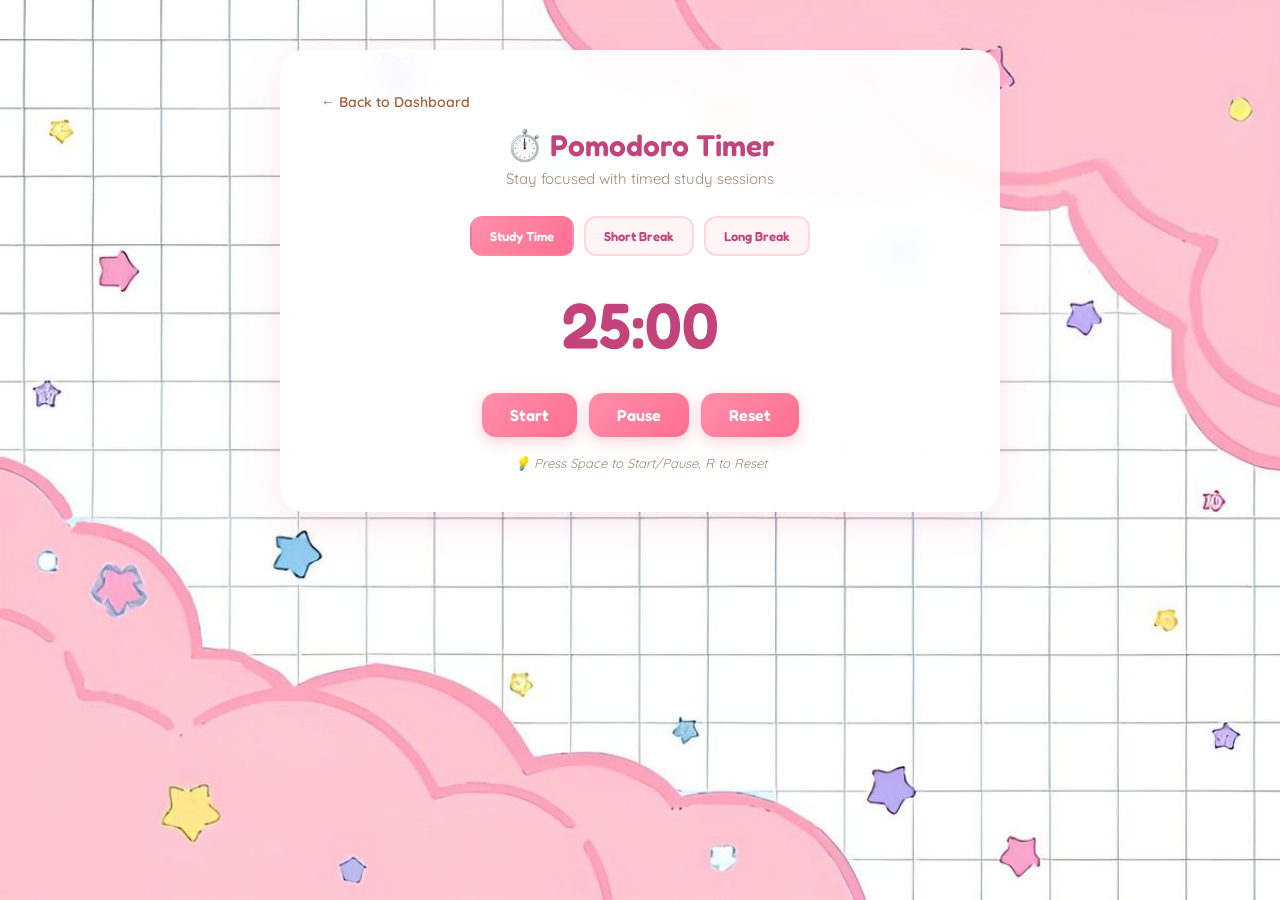
==== public/pomodoro.html @ 6b66e1e7 "Day 2: Working prototype - Quiz, Flashcards, Pomodoro, To-Do" ====
<!DOCTYPE html>
<html lang="en">
<head>
  <meta charset="UTF-8" />
  <meta name="viewport" content="width=device-width, initial-scale=1.0" />
  <title>Pomodoro Timer — AI Study Buddy</title>
  <link rel="stylesheet" href="style.css" />
</head>
<body>
  <div class="container">
    <a href="index.html" class="back-link">← Back to Dashboard</a>
    <h1>⏱️ Pomodoro Timer</h1>
    <p class="subtitle">Stay focused with timed study sessions</p>

    <div class="pomodoro-modes">
      <button class="mode-btn active" data-minutes="25">Study Time</button>
      <button class="mode-btn" data-minutes="5">Short Break</button>
      <button class="mode-btn" data-minutes="15">Long Break</button>
    </div>

    <div class="timer-display" id="timerDisplay">25:00</div>

    <div class="timer-controls">
      <button id="startBtn">Start</button>
      <button id="pauseBtn">Pause</button>
      <button id="resetBtn">Reset</button>
    </div>

    <p class="flip-hint">💡 Press Space to Start/Pause, R to Reset</p>
  </div>

  <script src="pomodoro.js"></script>
</body>
</html>
---- public/style.css ----
@import url('https://fonts.googleapis.com/css2?family=Fredoka:wght@500;600;700&family=Quicksand:wght@500;600&display=swap');

* {
  margin: 0;
  padding: 0;
  box-sizing: border-box;
  font-family: 'Quicksand', 'Segoe UI', Arial, sans-serif;
}

body {
  background-image: url('images/background.jpg');
  background-size: cover;
  background-position: center;
  background-attachment: fixed;
  min-height: 100vh;
  padding: 50px 20px;
}

.container {
  max-width: 720px;
  margin: 0 auto;
  background: rgba(255, 255, 255, 0.92);
  backdrop-filter: blur(10px);
  border-radius: 24px;
  padding: 40px;
  box-shadow: 0 10px 40px rgba(230, 100, 150, 0.15);
  border: 1px solid rgba(255, 255, 255, 0.5);
}

.home-container {
  text-align: center;
}

.banner-wrapper {
  position: relative;
  display: inline-block;
  margin-bottom: 10px;
}

.header-banner {
  max-width: 280px;
  width: 100%;
  border-radius: 16px;
  display: block;
}

.banner-text {
  position: absolute;
  top: 62%;
  left: 50%;
  transform: translate(-50%, -50%);
  font-family: 'Fredoka', sans-serif;
  font-size: 20px;
  font-weight: 600;
  color: #c2447a;
  text-shadow: 0 2px 6px rgba(255, 255, 255, 0.9);
  letter-spacing: 0.5px;
  white-space: nowrap;
}

.back-link {
  display: inline-block;
  margin-bottom: 16px;
  color: #a85c32;
  text-decoration: none;
  font-weight: 600;
  font-size: 14px;
}

.back-link:hover {
  text-decoration: underline;
}

h1 {
  font-family: 'Fredoka', sans-serif;
  text-align: center;
  color: #c2447a;
  margin-bottom: 6px;
  font-size: 30px;
  font-weight: 600;
}

.subtitle {
  text-align: center;
  color: #a08a7a;
  margin-bottom: 28px;
  font-size: 15px;
}

.menu-grid {
  display: grid;
  grid-template-columns: 1fr 1fr;
  gap: 14px;
  margin-top: 20px;
}

.menu-btn {
  display: block;
  padding: 20px 14px;
  background: linear-gradient(135deg, #ffb6c8, #ff8fab);
  color: white;
  border-radius: 16px;
  text-decoration: none;
  font-weight: 600;
  font-family: 'Fredoka', sans-serif;
  font-size: 15px;
  box-shadow: 0 4px 14px rgba(255, 143, 171, 0.35);
  transition: transform 0.15s, box-shadow 0.15s;
}

.menu-btn:hover {
  transform: translateY(-3px);
  box-shadow: 0 6px 18px rgba(255, 143, 171, 0.45);
}

textarea {
  width: 100%;
  min-height: 140px;
  padding: 16px;
  border: 2px solid #ffd6e3;
  border-radius: 14px;
  font-size: 15px;
  resize: vertical;
  margin-bottom: 18px;
  background: #fffdf9;
  transition: border-color 0.2s;
}

textarea:focus {
  outline: none;
  border-color: #ff8fab;
}

.options-row {
  display: flex;
  align-items: center;
  gap: 10px;
  margin-bottom: 18px;
  font-size: 14px;
  color: #8a7565;
  font-weight: 600;
}

.options-row select {
  padding: 8px 14px;
  border-radius: 10px;
  border: 2px solid #ffd6e3;
  font-size: 14px;
  cursor: pointer;
  background: #fffdf9;
  color: #c2447a;
  font-weight: 600;
}

button {
  display: block;
  width: 100%;
  padding: 15px;
  background: linear-gradient(135deg, #ff8fab, #ff6f91);
  color: white;
  border: none;
  border-radius: 14px;
  font-size: 16px;
  font-weight: 600;
  font-family: 'Fredoka', sans-serif;
  cursor: pointer;
  transition: transform 0.15s, box-shadow 0.15s;
  box-shadow: 0 4px 14px rgba(255, 111, 145, 0.35);
}

button:hover {
  transform: translateY(-2px);
  box-shadow: 0 6px 18px rgba(255, 111, 145, 0.45);
}

button:active {
  transform: translateY(0);
}

button:disabled {
  opacity: 0.6;
  cursor: not-allowed;
  transform: none;
}

.hidden {
  display: none;
}

.loading-box {
  text-align: center;
  margin-top: 22px;
  padding: 24px;
  color: white;
  font-weight: 600;
  font-size: 14px;
  background: linear-gradient(135deg, #ffb6c8, #ff8fab);
  border-radius: 14px;
  animation: pulse 1.5s ease-in-out infinite;
}

@keyframes pulse {
  0%, 100% { opacity: 1; }
  50% { opacity: 0.7; }
}

.question-card {
  margin-top: 22px;
  padding: 22px;
  border: none;
  border-radius: 16px;
  background: #fff5f7;
  box-shadow: 0 3px 12px rgba(230, 130, 160, 0.12);
  animation: fadeIn 0.3s ease;
}

@keyframes fadeIn {
  from { opacity: 0; transform: translateY(6px); }
  to { opacity: 1; transform: translateY(0); }
}

.question-text {
  font-family: 'Fredoka', sans-serif;
  font-weight: 600;
  margin-bottom: 14px;
  color: #6b4a52;
  font-size: 15.5px;
}

.option {
  display: block;
  width: 100%;
  text-align: left;
  padding: 13px 16px;
  margin-bottom: 9px;
  border: 2px solid #ffe0e8;
  border-radius: 12px;
  background: white;
  cursor: pointer;
  font-size: 14px;
  color: #5a4646;
  font-weight: 500;
  transition: all 0.15s;
}

.option:hover {
  border-color: #ff8fab;
  background: #fff5f8;
}

.option.selected {
  border-color: #c2447a;
  background: #fdeaf1;
  color: #c2447a;
  font-weight: 600;
}

.option.correct {
  border-color: #6fb98f;
  background: #e6f6ec;
  color: #2f7a4f;
  font-weight: 600;
}

.option.incorrect {
  border-color: #e57373;
  background: #fdecec;
  color: #c0392b;
  font-weight: 600;
}

.explanation {
  margin-top: 12px;
  padding: 12px 14px;
  background: #fff0f4;
  border-radius: 10px;
  font-size: 13px;
  color: #8a6a72;
  border-left: 3px solid #ff8fab;
}

#resultSummary {
  text-align: center;
  margin-top: 26px;
  padding: 22px;
  background: linear-gradient(135deg, #ffe0e8, #ffd6e3);
  border-radius: 16px;
  font-size: 20px;
  font-weight: 700;
  font-family: 'Fredoka', sans-serif;
  color: #c2447a;
}

/* ===== Flashcards ===== */
.flashcard-grid {
  display: grid;
  grid-template-columns: 1fr 1fr;
  gap: 18px;
  margin-top: 24px;
}

.flashcard {
  perspective: 1000px;
  height: 160px;
  cursor: pointer;
}

.flashcard-inner {
  position: relative;
  width: 100%;
  height: 100%;
  transition: transform 0.5s;
  transform-style: preserve-3d;
}

.flashcard.flipped .flashcard-inner {
  transform: rotateY(180deg);
}

.flashcard-front, .flashcard-back {
  position: absolute;
  width: 100%;
  height: 100%;
  backface-visibility: hidden;
  border-radius: 14px;
  display: flex;
  align-items: center;
  justify-content: center;
  text-align: center;
  padding: 16px;
  font-size: 14px;
  font-weight: 600;
  box-shadow: 0 3px 12px rgba(230, 130, 160, 0.15);
}

.flashcard-front {
  background: linear-gradient(135deg, #ffb6c8, #ff8fab);
  color: white;
  font-family: 'Fredoka', sans-serif;
  font-size: 16px;
}

.flashcard-back {
  background: #fff5f7;
  color: #6b4a52;
  transform: rotateY(180deg);
  font-weight: 500;
  font-size: 13.5px;
  border: 2px solid #ffd6e3;
}

.flip-hint {
  text-align: center;
  color: #a08a7a;
  font-size: 13px;
  margin-top: 18px;
  font-style: italic;
}

/* ===== Pomodoro Timer ===== */
.pomodoro-modes {
  display: flex;
  gap: 10px;
  justify-content: center;
  margin-bottom: 30px;
  flex-wrap: wrap;
}

.mode-btn {
  width: auto;
  padding: 10px 18px;
  background: #fff5f7;
  color: #c2447a;
  border: 2px solid #ffd6e3;
  border-radius: 12px;
  font-size: 13px;
  font-weight: 600;
  box-shadow: none;
}

.mode-btn:hover {
  transform: none;
  background: #ffe0e8;
}

.mode-btn.active {
  background: linear-gradient(135deg, #ff8fab, #ff6f91);
  color: white;
  border-color: transparent;
}

.timer-display {
  text-align: center;
  font-family: 'Fredoka', sans-serif;
  font-size: 64px;
  font-weight: 600;
  color: #c2447a;
  margin: 30px 0;
}

.timer-controls {
  display: flex;
  gap: 12px;
  justify-content: center;
  margin-bottom: 10px;
}

.timer-controls button {
  width: auto;
  padding: 12px 28px;
}

/* ===== To-Do List ===== */
.todo-input-row {
  display: flex;
  gap: 10px;
  margin-bottom: 16px;
}

.todo-input-row input {
  flex: 1;
  padding: 14px 16px;
  border: 2px solid #ffd6e3;
  border-radius: 12px;
  font-size: 14px;
  font-family: 'Quicksand', sans-serif;
  background: #fffdf9;
}

.todo-input-row input:focus {
  outline: none;
  border-color: #ff8fab;
}

.todo-input-row button {
  width: auto;
  padding: 14px 24px;
}

.task-stats {
  text-align: center;
  color: #a08a7a;
  font-size: 13px;
  margin-bottom: 18px;
  font-weight: 600;
}

.task-list {
  display: flex;
  flex-direction: column;
  gap: 10px;
}

.task-item {
  display: flex;
  align-items: center;
  gap: 12px;
  padding: 14px 16px;
  background: #fff5f7;
  border-radius: 12px;
  border: 2px solid #ffe0e8;
}

.task-text {
  flex: 1;
  font-size: 14px;
  color: #5a4646;
  font-weight: 500;
}

.task-item.completed .task-text {
  text-decoration: line-through;
  color: #b8a8a8;
}

.delete-btn {
  width: auto;
  padding: 6px 10px;
  background: transparent;
  box-shadow: none;
  font-size: 16px;
}

.delete-btn:hover {
  transform: scale(1.15);
}

.custom-checkbox {
  position: relative;
  display: inline-block;
  width: 22px;
  height: 22px;
  flex-shrink: 0;
}

.custom-checkbox input {
  opacity: 0;
  width: 22px;
  height: 22px;
  margin: 0;
  cursor: pointer;
  position: absolute;
  z-index: 2;
}

.checkmark {
  position: absolute;
  top: 0;
  left: 0;
  width: 22px;
  height: 22px;
  background: white;
  border: 2px solid #ffb6c8;
  border-radius: 6px;
  transition: all 0.15s;
}

.custom-checkbox input:checked ~ .checkmark {
  background: linear-gradient(135deg, #ff8fab, #ff6f91);
  border-color: #ff6f91;
}

.checkmark::after {
  content: "";
  position: absolute;
  display: none;
  left: 7px;
  top: 3px;
  width: 5px;
  height: 10px;
  border: solid white;
  border-width: 0 2px 2px 0;
  transform: rotate(45deg);
}

.custom-checkbox input:checked ~ .checkmark::after {
  display: block;
}
.pink-check {
  display: inline-flex;
  align-items: center;
  justify-content: center;
  width: 24px;
  height: 24px;
  background: linear-gradient(135deg, #ffb6c8, #ff6f91);
  color: white;
  border-radius: 6px;
  font-size: 15px;
  font-weight: 700;
  margin-right: 2px;
}
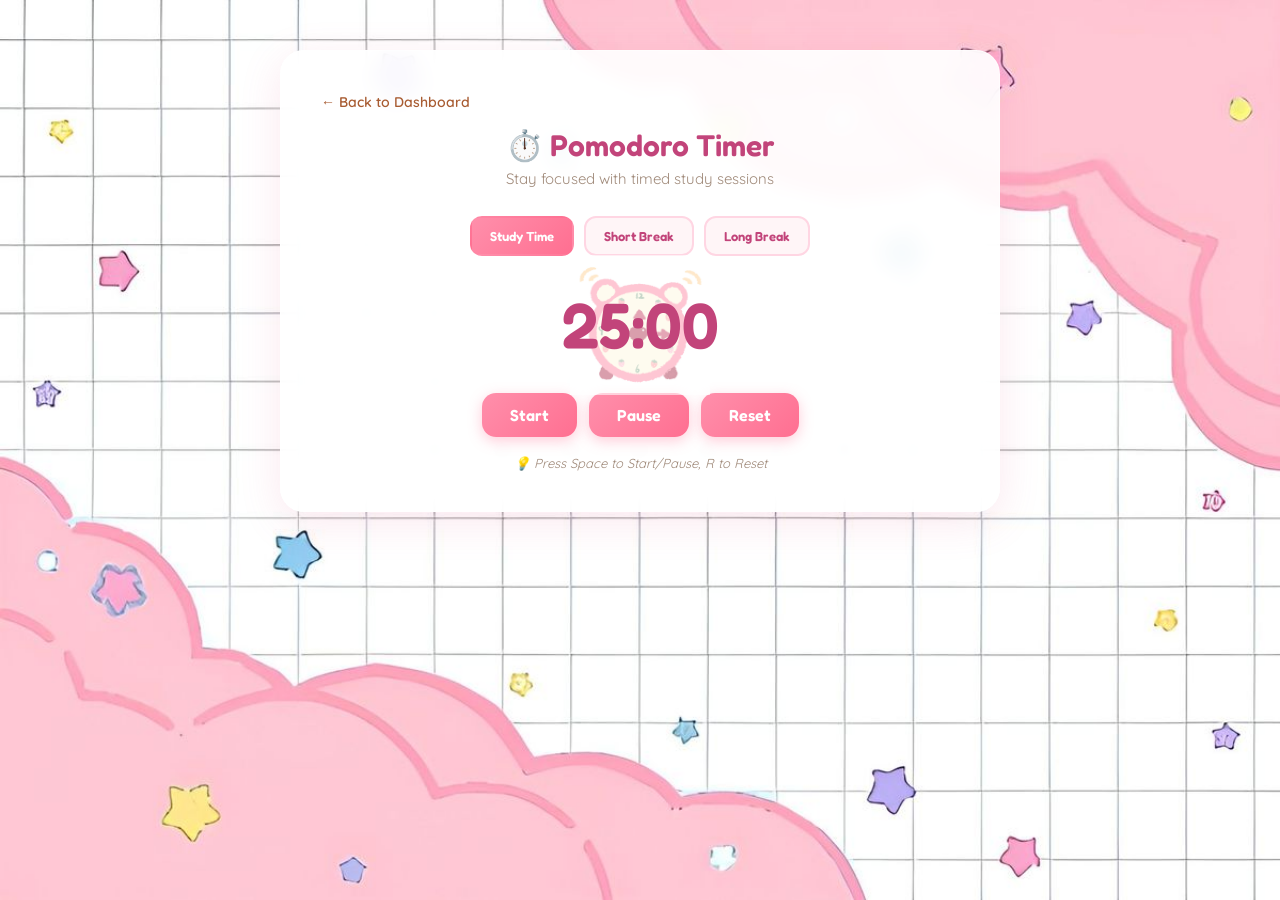
==== commit ee88fc4e: "Day 3: Final version - Doodle Pad, Eraser, Streak, updated README" ====
--- a/public/pomodoro.html
+++ b/public/pomodoro.html
@@ -18,7 +18,10 @@
       <button class="mode-btn" data-minutes="15">Long Break</button>
     </div>
 
-    <div class="timer-display" id="timerDisplay">25:00</div>
+     <div class="timer-wrapper">
+      <img src="images/pomodoro-icon.jpg" class="pomodoro-icon" alt="" />
+      <div class="timer-display" id="timerDisplay">25:00</div>
+     </div>
 
     <div class="timer-controls">
       <button id="startBtn">Start</button>
--- a/public/style.css
+++ b/public/style.css
@@ -50,7 +50,7 @@
   left: 50%;
   transform: translate(-50%, -50%);
   font-family: 'Fredoka', sans-serif;
-  font-size: 20px;
+  font-size: 48px;
   font-weight: 600;
   color: #c2447a;
   text-shadow: 0 2px 6px rgba(255, 255, 255, 0.9);
@@ -90,28 +90,68 @@
 .menu-grid {
   display: grid;
   grid-template-columns: 1fr 1fr;
-  gap: 14px;
+  gap: 16px;
   margin-top: 20px;
 }
 
 .menu-btn {
-  display: block;
-  padding: 20px 14px;
-  background: linear-gradient(135deg, #ffb6c8, #ff8fab);
-  color: white;
-  border-radius: 16px;
+  display: flex;
+  align-items: center;
+  gap: 12px;
+  padding: 18px 16px;
+  border-radius: 18px;
   text-decoration: none;
   font-weight: 600;
   font-family: 'Fredoka', sans-serif;
-  font-size: 15px;
-  box-shadow: 0 4px 14px rgba(255, 143, 171, 0.35);
-  transition: transform 0.15s, box-shadow 0.15s;
+  font-size: 14.5px;
+  color: #5a3d47;
+  background: #fff;
+  border: 2px solid transparent;
+  box-shadow: 0 3px 10px rgba(194, 68, 122, 0.08);
+  transition: transform 0.15s, box-shadow 0.15s, border-color 0.15s;
+  position: relative;
+  overflow: hidden;
+}
+
+.menu-btn::before {
+  content: "";
+  position: absolute;
+  left: 0;
+  top: 0;
+  height: 100%;
+  width: 6px;
 }
 
 .menu-btn:hover {
   transform: translateY(-3px);
-  box-shadow: 0 6px 18px rgba(255, 143, 171, 0.45);
-}
+  box-shadow: 0 8px 20px rgba(194, 68, 122, 0.18);
+}
+
+.menu-btn .icon-badge {
+  display: flex;
+  align-items: center;
+  justify-content: center;
+  width: 40px;
+  height: 40px;
+  border-radius: 12px;
+  font-size: 18px;
+  flex-shrink: 0;
+}
+
+.menu-btn.quiz::before { background: #ff8fab; }
+.menu-btn.quiz .icon-badge { background: #ffe0e8; }
+
+.menu-btn.flashcards::before { background: #ffb347; }
+.menu-btn.flashcards .icon-badge { background: #fff0d9; }
+
+.menu-btn.pomodoro::before { background: #7bc9a0; }
+.menu-btn.pomodoro .icon-badge { background: #e0f5e9; }
+
+.menu-btn.todo::before { background: #8fa8ff; }
+.menu-btn.todo .icon-badge { background: #e6ebff; }
+
+.menu-btn.affirmations::before { background: #ffcf5c; }
+.menu-btn.affirmations .icon-badge { background: #fff3d1; }
 
 textarea {
   width: 100%;
@@ -389,13 +429,30 @@
   border-color: transparent;
 }
 
+.timer-wrapper {
+  position: relative;
+  display: flex;
+  align-items: center;
+  justify-content: center;
+  margin: 30px 0;
+}
+
+.pomodoro-icon {
+  position: absolute;
+  width: 140px;
+  opacity: 0.60;
+  z-index: 0;
+}
+
 .timer-display {
+  position: relative;
+  z-index: 1;
+  margin: 0;
   text-align: center;
   font-family: 'Fredoka', sans-serif;
   font-size: 64px;
   font-weight: 600;
   color: #c2447a;
-  margin: 30px 0;
 }
 
 .timer-controls {
@@ -536,6 +593,7 @@
 .custom-checkbox input:checked ~ .checkmark::after {
   display: block;
 }
+
 .pink-check {
   display: inline-flex;
   align-items: center;
@@ -548,4 +606,596 @@
   font-size: 15px;
   font-weight: 700;
   margin-right: 2px;
-}+}
+
+/* ===== Affirmations ===== */
+.affirmation-card {
+  background: linear-gradient(135deg, #fff0d9, #ffe9c7);
+  border-radius: 18px;
+  padding: 40px 30px;
+  text-align: center;
+  margin: 30px 0;
+  min-height: 100px;
+  display: flex;
+  align-items: center;
+  justify-content: center;
+}
+
+.affirmation-card p {
+  font-family: 'Fredoka', sans-serif;
+  font-size: 18px;
+  color: #a8703c;
+  font-weight: 600;
+  line-height: 1.5;
+}
+
+/* ===== Sticky Notes ===== */
+.sticky-container {
+  max-width: 900px;
+}
+
+.sticky-toolbar {
+  display: flex;
+  gap: 10px;
+  margin-bottom: 20px;
+}
+
+.sticky-toolbar input {
+  flex: 1;
+  padding: 14px 16px;
+  border: 2px solid #ffd6e3;
+  border-radius: 12px;
+  font-size: 14px;
+  font-family: 'Quicksand', sans-serif;
+  background: #fffdf9;
+}
+
+.sticky-toolbar input:focus {
+  outline: none;
+  border-color: #ff8fab;
+}
+
+.sticky-toolbar button {
+  width: auto;
+  padding: 14px 22px;
+  white-space: nowrap;
+}
+
+.sticky-board {
+  position: relative;
+  width: 100%;
+  height: 420px;
+  background: repeating-linear-gradient(
+    0deg, #fdfaf5, #fdfaf5 39px, #f0e8dc 40px
+  );
+  border-radius: 16px;
+  border: 2px dashed #ffd6e3;
+  overflow: hidden;
+}
+
+.sticky-note {
+  position: absolute;
+  width: 160px;
+  min-height: 120px;
+  padding: 14px;
+  border-radius: 6px;
+  box-shadow: 0 4px 10px rgba(0, 0, 0, 0.15);
+  cursor: grab;
+  transform: rotate(-2deg);
+  transition: box-shadow 0.15s;
+  user-select: none;
+}
+
+.sticky-note:nth-child(even) {
+  transform: rotate(2deg);
+}
+
+.sticky-note:active {
+  cursor: grabbing;
+  box-shadow: 0 8px 18px rgba(0, 0, 0, 0.22);
+}
+
+.sticky-note p {
+  font-family: 'Quicksand', sans-serif;
+  font-size: 13.5px;
+  color: #4a3c2e;
+  font-weight: 600;
+  word-wrap: break-word;
+  padding-right: 10px;
+}
+
+.note-delete {
+  position: absolute;
+  top: 4px;
+  right: 6px;
+  width: 20px;
+  height: 20px;
+  padding: 0;
+  background: rgba(0, 0, 0, 0.1);
+  color: #4a3c2e;
+  border-radius: 50%;
+  font-size: 14px;
+  line-height: 1;
+  box-shadow: none;
+  cursor: pointer;
+}
+
+.note-delete:hover {
+  background: rgba(0, 0, 0, 0.2);
+  transform: none;
+}
+
+.menu-btn.stickynotes::before { background: #ffa07a; }
+.menu-btn.stickynotes .icon-badge { background: #ffe4d6; }
+
+/* ===== To-Do due date ===== */
+.task-content {
+  flex: 1;
+  display: flex;
+  flex-direction: column;
+  gap: 3px;
+}
+
+.due-date {
+  font-size: 11.5px;
+  color: #a8703c;
+  font-weight: 600;
+}
+
+input[type="datetime-local"] {
+  padding: 12px 14px;
+  border: 2px solid #ffd6e3;
+  border-radius: 12px;
+  font-size: 13px;
+  font-family: 'Quicksand', sans-serif;
+  background: #fffdf9;
+  color: #5a4646;
+}
+
+input[type="datetime-local"]:focus {
+  outline: none;
+  border-color: #ff8fab;
+}
+/* ===== Streak Badge ===== */
+.streak-badge {
+  display: inline-block;
+  margin: 0 auto 20px;
+  padding: 8px 18px;
+  background: linear-gradient(135deg, #ffd6a0, #ffb85c);
+  color: #7a4a10;
+  font-family: 'Fredoka', sans-serif;
+  font-weight: 600;
+  font-size: 13px;
+  border-radius: 20px;
+  box-shadow: 0 3px 10px rgba(255, 184, 92, 0.35);
+}
+
+/* ===== New Dashboard Layout ===== */
+.dashboard-wrapper {
+  display: flex;
+  gap: 20px;
+  max-width: 920px;
+  margin: 0 auto;
+  align-items: flex-start;
+}
+
+.dashboard-main {
+  flex: 1;
+  background: rgba(255, 255, 255, 0.92);
+  backdrop-filter: blur(10px);
+  border-radius: 24px;
+  padding: 36px;
+  box-shadow: 0 10px 40px rgba(230, 100, 150, 0.15);
+  border: 1px solid rgba(255, 255, 255, 0.5);
+  text-align: center;
+}
+
+.dashboard-sidebar {
+  width: 220px;
+  background: rgba(255, 255, 255, 0.92);
+  backdrop-filter: blur(10px);
+  border-radius: 24px;
+  padding: 24px 18px;
+  box-shadow: 0 10px 40px rgba(230, 100, 150, 0.15);
+  border: 1px solid rgba(255, 255, 255, 0.5);
+  flex-shrink: 0;
+}
+
+.sidebar-label {
+  font-family: 'Fredoka', sans-serif;
+  font-size: 12px;
+  font-weight: 600;
+  color: #a08a7a;
+  text-transform: uppercase;
+  letter-spacing: 0.5px;
+  margin-bottom: 14px;
+  text-align: left;
+}
+
+.sidebar-btn {
+  display: block;
+  padding: 13px 14px;
+  margin-bottom: 10px;
+  background: #fff5f7;
+  border: 2px solid #ffe0e8;
+  border-radius: 12px;
+  text-decoration: none;
+  color: #5a3d47;
+  font-family: 'Fredoka', sans-serif;
+  font-size: 13.5px;
+  font-weight: 600;
+  text-align: left;
+  transition: transform 0.15s, background 0.15s;
+}
+
+.sidebar-btn:hover {
+  background: #ffe0e8;
+  transform: translateX(3px);
+}
+
+.featured-grid {
+  display: grid;
+  grid-template-columns: 1fr 1fr;
+  gap: 16px;
+  margin-top: 24px;
+}
+
+.featured-card {
+  display: flex;
+  flex-direction: column;
+  align-items: center;
+  text-align: center;
+  padding: 32px 20px;
+  border-radius: 20px;
+  text-decoration: none;
+  transition: transform 0.15s, box-shadow 0.15s;
+  box-shadow: 0 6px 18px rgba(194, 68, 122, 0.15);
+}
+
+.featured-card {
+  display: flex;
+  flex-direction: column;
+  align-items: center;
+  text-align: center;
+  padding: 30px 20px;
+  border-radius: 20px;
+  text-decoration: none;
+  background: #fff5f7;
+  border: 2px solid #ffe0e8;
+  transition: transform 0.15s, box-shadow 0.15s, border-color 0.15s;
+  box-shadow: 0 3px 10px rgba(194, 68, 122, 0.08);
+}
+
+.featured-card:hover {
+  transform: translateY(-4px);
+  box-shadow: 0 8px 20px rgba(194, 68, 122, 0.18);
+  border-color: #ff8fab;
+}
+
+.featured-icon {
+  display: flex;
+  align-items: center;
+  justify-content: center;
+  width: 56px;
+  height: 56px;
+  border-radius: 16px;
+  font-size: 26px;
+  margin-bottom: 12px;
+}
+
+.quiz-card .featured-icon { background: #ffe0e8; }
+.flashcards-card .featured-icon { background: #fff0d9; }
+
+.featured-title {
+  font-family: 'Fredoka', sans-serif;
+  font-size: 16px;
+  font-weight: 700;
+  color: #5a3d47;
+  margin-bottom: 4px;
+}
+
+.featured-desc {
+  font-size: 12px;
+  color: #a08a7a;
+  font-weight: 500;
+}
+@media (max-width: 700px) {
+  .dashboard-wrapper {
+    flex-direction: column;
+  }
+  .dashboard-sidebar {
+    width: 100%;
+  }
+}
+
+/* ===== Doodle Pad ===== */
+.doodle-toolbar {
+  display: flex;
+  align-items: center;
+  gap: 14px;
+  margin-bottom: 16px;
+}
+
+.doodle-toolbar input[type="color"] {
+  width: 44px;
+  height: 40px;
+  border: 2px solid #ffd6e3;
+  border-radius: 10px;
+  cursor: pointer;
+  padding: 2px;
+  background: white;
+}
+
+.doodle-toolbar input[type="range"] {
+  flex: 1;
+  accent-color: #ff6f91;
+}
+
+.doodle-toolbar button {
+  width: auto;
+  padding: 10px 20px;
+}
+
+.doodle-canvas {
+  width: 100%;
+  height: 400px;
+  background: white;
+  border: 2px dashed #ffd6e3;
+  border-radius: 16px;
+  cursor: crosshair;
+  touch-action: none;
+}
+
+/* ===== Uniform Centered Layout ===== */
+.dashboard-wrapper {
+  display: flex;
+  gap: 20px;
+  max-width: 920px;
+  margin: 0 auto;
+  align-items: flex-start;
+}
+
+.dashboard-main {
+  flex: 1;
+  background: rgba(255, 255, 255, 0.92);
+  backdrop-filter: blur(10px);
+  border-radius: 24px;
+  padding: 36px;
+  box-shadow: 0 10px 40px rgba(230, 100, 150, 0.15);
+  border: 1px solid rgba(255, 255, 255, 0.5);
+  text-align: center;
+}
+
+.dashboard-side {
+  width: 240px;
+  background: rgba(255, 255, 255, 0.92);
+  backdrop-filter: blur(10px);
+  border-radius: 24px;
+  padding: 22px 18px;
+  box-shadow: 0 10px 40px rgba(230, 100, 150, 0.15);
+  border: 1px solid rgba(255, 255, 255, 0.5);
+  flex-shrink: 0;
+}
+
+.uniform-grid {
+  display: grid;
+  grid-template-columns: 1fr;
+  gap: 12px;
+  margin-top: 22px;
+}
+
+.uniform-btn {
+  justify-content: flex-start;
+  padding: 16px 20px;
+}
+
+.uniform-btn {
+  display: flex;
+  align-items: center;
+  justify-content: center;
+  padding: 16px 12px;
+  background: #fff5f7;
+  border: 2px solid #ffe0e8;
+  border-radius: 14px;
+  text-decoration: none;
+  color: #5a3d47;
+  font-family: 'Fredoka', sans-serif;
+  font-size: 13.5px;
+  font-weight: 600;
+  text-align: center;
+  transition: transform 0.15s, background 0.15s, border-color 0.15s;
+}
+
+.uniform-btn:hover {
+  background: #ffe0e8;
+  border-color: #ff8fab;
+  transform: translateY(-2px);
+}
+
+/* Mini doodle widget */
+.mini-doodle-toolbar {
+  display: flex;
+  align-items: center;
+  gap: 8px;
+  margin-bottom: 10px;
+}
+
+.mini-doodle-toolbar input[type="color"] {
+  width: 36px;
+  height: 32px;
+  border: 2px solid #ffd6e3;
+  border-radius: 8px;
+  cursor: pointer;
+  padding: 2px;
+  background: white;
+}
+
+.mini-doodle-toolbar button {
+  width: auto;
+  padding: 7px 14px;
+  font-size: 12px;
+}
+
+.mini-doodle-canvas {
+  width: 100%;
+  height: 220px;
+  background: white;
+  border: 2px dashed #ffd6e3;
+  border-radius: 14px;
+  cursor: crosshair;
+  touch-action: none;
+  display: block;
+}
+
+.side-link {
+  display: block;
+  text-align: center;
+  margin-top: 12px;
+  font-size: 12px;
+  color: #a85c32;
+  text-decoration: none;
+  font-weight: 600;
+}
+
+.side-link:hover {
+  text-decoration: underline;
+}
+
+@media (max-width: 700px) {
+  .dashboard-wrapper {
+    flex-direction: column;
+  }
+  .dashboard-side {
+    width: 100%;
+  }
+}
+
+.sidebar-header {
+  display: flex;
+  align-items: center;
+  justify-content: space-between;
+  margin-bottom: 14px;
+}
+
+.sidebar-header .sidebar-label {
+  margin-bottom: 0;
+}
+
+.close-btn {
+  width: 26px;
+  height: 26px;
+  padding: 0;
+  background: #ffe0e8;
+  color: #c2447a;
+  border-radius: 50%;
+  font-size: 16px;
+  line-height: 1;
+  box-shadow: none;
+  flex-shrink: 0;
+}
+
+.close-btn:hover {
+  background: #ff8fab;
+  color: white;
+  transform: none;
+}
+
+.reopen-btn {
+  position: fixed;
+  bottom: 24px;
+  left: 24px;
+  width: 52px;
+  height: 52px;
+  border-radius: 50%;
+  background: linear-gradient(135deg, #ffb6c8, #ff8fab);
+  color: white;
+  font-size: 22px;
+  box-shadow: 0 4px 14px rgba(255, 111, 145, 0.4);
+  z-index: 100;
+}
+
+.uniform-grid {
+  display: flex;
+  flex-wrap: wrap;
+  justify-content: center;
+  gap: 12px;
+  margin-top: 22px;
+}
+
+.uniform-btn {
+  display: inline-flex;
+  align-items: center;
+  justify-content: center;
+  width: auto;
+  padding: 14px 22px;
+  background: #fff5f7;
+  border: 2px solid #ffe0e8;
+  border-radius: 14px;
+  text-decoration: none;
+  color: #5a3d47;
+  font-family: 'Fredoka', sans-serif;
+  font-size: 13.5px;
+  font-weight: 600;
+  white-space: nowrap;
+  transition: transform 0.15s, background 0.15s, border-color 0.15s;
+}
+
+.uniform-btn:hover {
+  background: #ffe0e8;
+  border-color: #ff8fab;
+  transform: translateY(-2px);
+}
+
+.uniform-grid {
+  display: flex;
+  flex-wrap: wrap;
+  justify-content: center;
+  gap: 12px;
+  margin-top: 22px;
+}
+
+.uniform-btn {
+  display: inline-flex;
+  align-items: center;
+  justify-content: center;
+  width: auto;
+  padding: 14px 22px;
+  background: #fff5f7;
+  border: 2px solid #ffe0e8;
+  border-radius: 14px;
+  text-decoration: none;
+  color: #5a3d47;
+  font-family: 'Fredoka', sans-serif;
+  font-size: 13.5px;
+  font-weight: 600;
+  white-space: nowrap;
+  transition: transform 0.15s, background 0.15s, border-color 0.15s;
+}
+
+.uniform-btn:hover {
+  background: #ffe0e8;
+  border-color: #ff8fab;
+  transform: translateY(-2px);
+}
+
+.tool-btn {
+  width: auto;
+  padding: 10px 16px;
+  background: #fff5f7;
+  color: #c2447a;
+  border: 2px solid #ffd6e3;
+  box-shadow: none;
+  font-size: 13px;
+}
+
+.tool-btn:hover {
+  transform: none;
+  background: #ffe0e8;
+}
+
+.tool-btn.active {
+  background: linear-gradient(135deg, #ff8fab, #ff6f91);
+  color: white;
+  border-color: transparent;
+}
+
